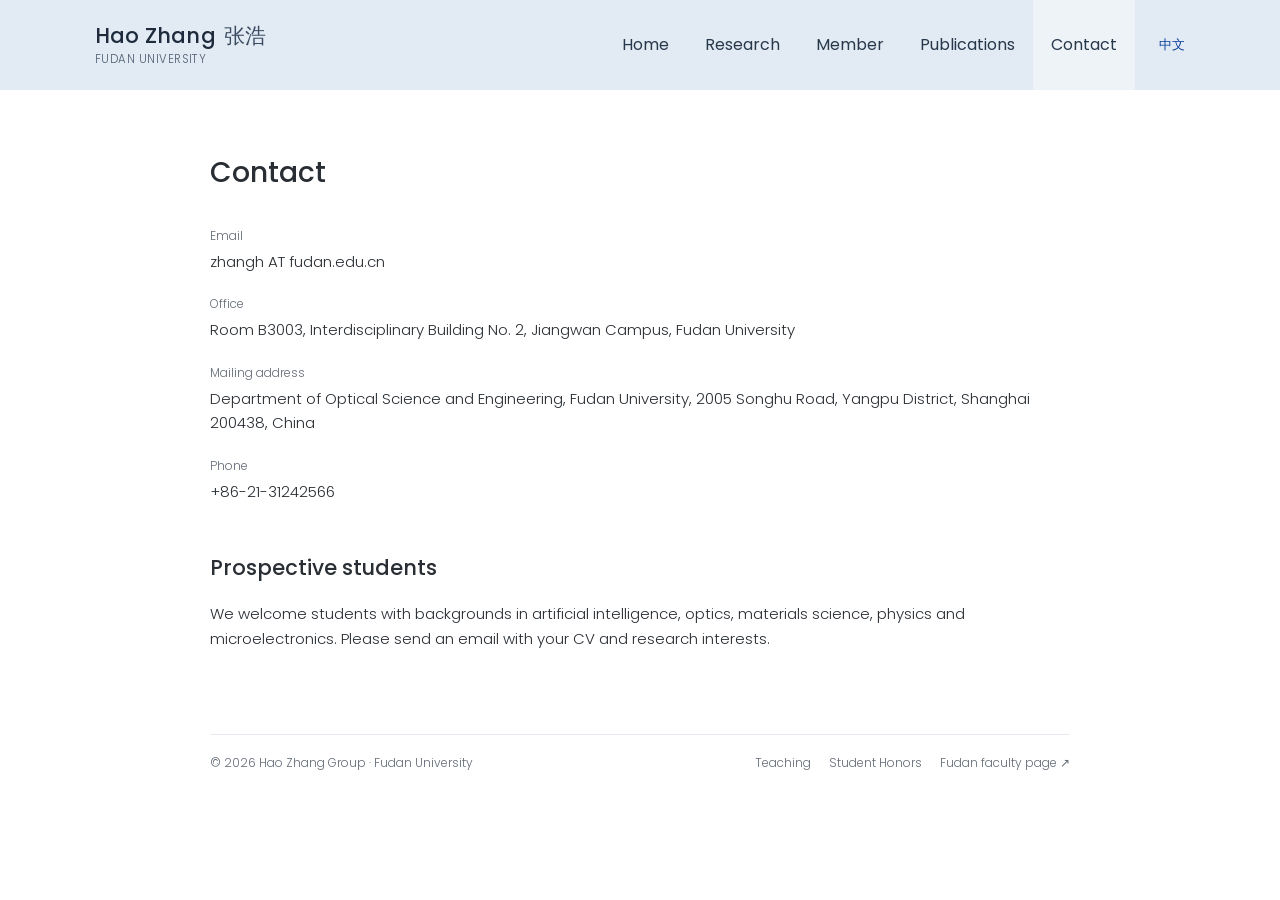
==== contact/index.html @ ec2dcf5e "Initial bilingual homepage for Hao Zhang's group Static site generated by build.py from data/profile" ====
<!doctype html>
<html lang="en">
<head>
  <meta charset="utf-8">
  <meta name="viewport" content="width=device-width, initial-scale=1">
  <title>Contact · Hao Zhang · Fudan University</title>
  <meta name="description" content="Hao Zhang&#x27;s research group at Fudan University: AI for science in materials and semiconductors, quantum materials, and non-Hermitian photonics.">
  <meta name="theme-color" content="#e2eaf3">
  <meta property="og:type" content="website">
  <meta property="og:title" content="Contact · Hao Zhang · Fudan University">
  <meta property="og:description" content="Hao Zhang&#x27;s research group at Fudan University: AI for science in materials and semiconductors, quantum materials, and non-Hermitian photonics.">
  <link rel="alternate" hreflang="en" href="/contact/">
  <link rel="alternate" hreflang="zh-CN" href="/zh/contact/">
  <link rel="icon" href="/favicon.svg" type="image/svg+xml">
  <link rel="stylesheet" href="/assets/css/site.css">
</head>
<body class="page-contact">
  <a class="skip-link" href="#main-content">Skip to content</a>
  <header class="site-header">
    <div class="header-inner">
      <a class="site-identity" href="/">
        <span class="identity-name">Hao Zhang<span lang="zh-CN">张浩</span></span>
        <span class="identity-sub">Fudan University</span>
      </a>
      <nav class="primary-navigation" aria-label="Main navigation">
        <a href="/">Home</a>
        <a href="/research/">Research</a>
        <a href="/member/">Member</a>
        <a href="/publications/">Publications</a>
        <a href="/contact/" aria-current="page">Contact</a>
      </nav>
      <a class="language-switch" href="/zh/contact/" lang="zh-CN" hreflang="zh-CN" aria-label="切换到中文">中文</a>
    </div>
  </header>

<main id="main-content" class="site-container site-main">
  <h1>Contact</h1>
  <dl class="contact-list">
    <dt>Email</dt><dd>zhangh AT fudan.edu.cn</dd>
    <dt>Office</dt><dd>Room B3003, Interdisciplinary Building No. 2, Jiangwan Campus, Fudan University</dd>
    <dt>Mailing address</dt><dd>Department of Optical Science and Engineering, Fudan University, 2005 Songhu Road, Yangpu District, Shanghai 200438, China</dd>
    <dt>Phone</dt><dd>+86-21-31242566</dd>
  </dl>
  <h2>Prospective students</h2>
  <p>We welcome students with backgrounds in artificial intelligence, optics, materials science, physics and microelectronics. Please send an email with your CV and research interests.</p>
</main>

  <footer class="site-footer">
    <span>© 2026 Hao Zhang Group · Fudan University</span>
    <nav aria-label="More information">
      <a href="/teaching/">Teaching</a>
      <a href="/member/#honors">Student Honors</a>
      <a href="https://optics.fudan.edu.cn/2a/11/c39771a469521/page.htm">Fudan faculty page ↗</a>
    </nav>
  </footer>
</body>
</html>
---- assets/css/site.css ----
@font-face {
  font-family: Poppins; font-style: normal; font-weight: 300; font-display: swap;
  src: url("../fonts/poppins-light.woff2") format("woff2");
}
@font-face {
  font-family: Poppins; font-style: normal; font-weight: 400; font-display: swap;
  src: url("../fonts/poppins-regular.woff2") format("woff2");
}
@font-face {
  font-family: Poppins; font-style: normal; font-weight: 500 800; font-display: swap;
  src: url("../fonts/poppins-medium.woff2") format("woff2");
}

:root {
  --blue: #0e419c; --ink: #292e34; --muted: #626a74;
  --header: #e2eaf3; --line: #e7eaf0; --tint: #f4f7fb;
}
* { box-sizing: border-box; }
html { scroll-padding-top: 24px; }
body {
  margin: 0; background: #fff; color: var(--ink);
  font-family: Poppins, "Helvetica Neue", Arial, "PingFang SC", "Microsoft YaHei", sans-serif;
  font-size: 15px; font-weight: 300; line-height: 1.65;
  -webkit-font-smoothing: antialiased;
}
html[lang="zh-CN"] body {
  font-family: Poppins, "PingFang SC", "Hiragino Sans GB", "Microsoft YaHei", "Noto Sans CJK SC", sans-serif;
  font-weight: 400; line-height: 1.85;
}
a { color: var(--blue); text-decoration: none; }
a:hover { text-decoration: underline; text-underline-offset: 3px; }
a:focus-visible, button:focus-visible, input:focus-visible, select:focus-visible, summary:focus-visible {
  outline: 2px solid var(--blue); outline-offset: 4px;
}
img { max-width: 100%; height: auto; }
button, input, select { font: inherit; }
h1, h2, h3, strong, b { font-weight: 500; }
h1 { font-size: 28px; line-height: 1.35; margin: 0 0 34px; }
h2 { font-size: 21px; line-height: 1.4; margin: 48px 0 20px; }
h3 { font-size: 16px; line-height: 1.5; margin: 28px 0 12px; }
p { margin: 0 0 20px; }
ul, ol { padding-left: 22px; }
li { margin-bottom: 7px; }
sub { line-height: 0; }

/* Header */
.site-header { background: var(--header); }
.header-inner {
  max-width: 1090px; min-height: 90px; margin: 0 auto;
  display: flex; align-items: center; justify-content: space-between; gap: 24px;
}
.site-identity { display: flex; flex-direction: column; justify-content: center; color: #1d2b3c; line-height: 1.25; }
.site-identity:hover { text-decoration: none; }
.identity-name { font-size: 21px; font-weight: 500; letter-spacing: .01em; }
.identity-name span { margin-left: 8px; font-weight: 400; color: #3b4c61; }
.identity-sub { margin-top: 3px; font-size: 11.5px; color: #4d5d71; letter-spacing: .04em; text-transform: uppercase; }
html[lang="zh-CN"] .identity-sub { text-transform: none; letter-spacing: .08em; }
.primary-navigation { display: flex; align-items: stretch; align-self: stretch; margin-left: auto; }
.primary-navigation a {
  display: flex; align-items: center; padding: 0 18px;
  color: #27384b; font-size: 16px; font-weight: 400;
}
.primary-navigation a:hover { background: #ffffff38; text-decoration: none; }
.primary-navigation a[aria-current="page"] { background: #ffffff66; }
.language-switch { flex: 0 0 auto; color: var(--blue); font-size: 13px; white-space: nowrap; }

/* Layout */
.site-container { width: min(860px, calc(100% - 48px)); margin: 0 auto; }
.site-main { padding-top: 64px; }
.page-description { color: var(--muted); margin-top: -18px; margin-bottom: 34px; }
.site-footer {
  width: min(860px, calc(100% - 48px)); margin: 82px auto 28px;
  padding-top: 18px; border-top: 1px solid var(--line);
  display: flex; justify-content: space-between; gap: 16px;
  color: var(--muted); font-size: 12px;
}
.site-footer nav { display: flex; flex-wrap: wrap; gap: 18px; }
.site-footer a { color: var(--muted); }

/* Home */
.home-hero { margin: 0 0 38px; }
.home-hero img { display: block; width: 100%; height: auto; }
.home-introduction p { margin-bottom: 21px; }
.home-introduction p:last-child { margin-top: 30px; }
.home-news { margin-top: 46px; }
.home-news h2 { margin: 0 0 22px; }
.news-list { list-style: none; margin: 0; padding: 0; }
.news-item { display: grid; grid-template-columns: 90px minmax(0, 1fr); gap: 22px; margin: 0 0 16px; }
.news-date { padding-top: 2px; color: var(--muted); font-size: 12px; white-space: nowrap; }
.news-text { min-width: 0; font-size: 14px; line-height: 1.8; overflow-wrap: break-word; }
.more-link { display: inline-block; margin-top: 6px; font-size: 12px; }

/* Research */
.research-area { display: grid; grid-template-columns: 260px minmax(0, 1fr); gap: 34px; margin: 48px 0 64px; align-items: start; scroll-margin-top: 24px; }
.research-area figure { margin: 6px 0 0; }
.research-area figure img { display: block; width: 100%; max-height: 240px; object-fit: contain; }
.research-area figcaption { margin-top: 10px; font-size: 11px; line-height: 1.6; color: var(--muted); }
.research-area h2 { font-size: 20px; margin: 0 0 14px; }
.research-area .lead { margin-bottom: 14px; }
.research-area ul { margin: 0 0 18px; font-size: 14px; }
.research-area ul li { margin-bottom: 4px; }
.work-list { margin: 0; padding: 0; list-style: none; font-size: 13px; }
.work-list li { margin-bottom: 7px; }
.work-list span { color: var(--muted); }
.work-heading { margin: 0 0 8px; font-size: 13px; font-weight: 500; }
.section-nav { display: flex; flex-wrap: wrap; gap: 10px 24px; margin: -10px 0 30px; font-size: 14px; }

/* Member */
.person-header { display: grid; grid-template-columns: 180px minmax(0, 1fr); gap: 32px; align-items: center; margin-bottom: 32px; }
.person-photo { display: block; width: 180px; height: 180px; object-fit: cover; border-radius: 6px; }
.person-heading h1 { margin: 0 0 9px; font-size: 27px; }
.person-name-zh { display: inline-block; margin-left: 8px; font-size: 19px; font-weight: 300; }
.person-heading p { margin: 0 0 4px; font-size: 13px; }
.person-affiliation { color: var(--muted); }
.person-links { display: flex; flex-wrap: wrap; gap: 4px 18px; margin-top: 10px; font-size: 12.5px; }
.person-bio { max-width: 760px; }
.plain-list { list-style: none; padding: 0; font-size: 13.5px; }
.plain-list li { display: grid; grid-template-columns: 52px minmax(0, 1fr); gap: 14px; margin-bottom: 9px; }
.plain-list .year { color: var(--muted); font-size: 12px; padding-top: 1px; }
.summary-list { margin: 0 0 30px; padding: 18px 22px 12px 40px; background: var(--tint); border-radius: 6px; font-size: 13.5px; }
.summary-list li { margin-bottom: 6px; }
.timeline-year { margin: 30px 0 12px; font-size: 15px; color: var(--ink); }
.member-section > h2 { margin-top: 64px; padding-bottom: 8px; border-bottom: 1px solid var(--line); }
.people-grid { display: grid; grid-template-columns: repeat(4, minmax(0, 1fr)); gap: 20px 22px; margin-bottom: 8px; }
.member-card { padding: 14px 16px; border: 1px solid var(--line); border-radius: 6px; }
.member-card h4 { margin: 0 0 2px; font-size: 14px; font-weight: 400; }
.member-card h4 span { margin-left: 6px; color: var(--muted); font-weight: 300; }
.member-card p { margin: 0; font-size: 11.5px; line-height: 1.6; color: var(--muted); }
.table-scroll { overflow-x: auto; }
table { width: 100%; border-collapse: collapse; font-size: 13px; }
th, td { text-align: left; padding: 10px 10px; border-bottom: 1px solid var(--line); vertical-align: top; }
th { font-weight: 500; font-size: 12px; color: var(--muted); }
td.name { white-space: nowrap; }
td.name span { display: block; color: var(--muted); font-size: 12px; }
td ul { margin: 0; padding: 0; list-style: none; }
td li { margin: 0 0 2px; }

/* Publications */
.publication-intro { margin: -16px 0 30px; color: var(--muted); font-size: 13px; }
.selected-entry { display: grid; grid-template-columns: 230px minmax(0, 1fr); gap: 28px; align-items: start; padding: 0 0 26px; margin-bottom: 26px; border-bottom: 1px solid var(--line); }
.selected-entry:last-child { border-bottom: 0; }
.selected-thumb img { display: block; width: 100%; height: 150px; object-fit: contain; background: var(--tint); border-radius: 4px; }
.publication-filters { display: grid; grid-template-columns: minmax(160px, 1fr) 150px 130px auto; align-items: end; gap: 14px; margin-top: 10px; }
.publication-filters label { display: block; margin-bottom: 6px; color: var(--muted); font-size: 12px; }
.publication-filters input[type="search"], .publication-filters select {
  width: 100%; min-width: 0; height: 42px; padding: 8px 10px;
  border: 1px solid #c8d0dc; border-radius: 4px; background: #fff; color: var(--ink); font-size: 13px;
}
.filter-check { display: flex; align-items: center; gap: 8px; height: 42px; font-size: 13px; white-space: nowrap; }
.filter-check label { margin: 0; color: var(--ink); font-size: 13px; }
.publication-count { margin: 14px 0 10px; color: var(--muted); font-size: 12px; }
.publication-empty { margin: 34px 0 64px; }
.pub-section > h2, .publication-year > h2 { margin: 44px 0 22px; padding-bottom: 8px; border-bottom: 1px solid var(--line); font-size: 21px; }
.publication-year > h2 { font-size: 18px; }
.publication { margin-bottom: 26px; scroll-margin-top: 24px; }
.publication-title { margin: 0 0 6px; font-size: 15px; line-height: 1.6; font-weight: 400; }
.publication-id { color: var(--muted); font-size: 12px; font-weight: 300; margin-right: 4px; }
.publication-authors, .publication-venue { margin: 0 0 4px; font-size: 13px; line-height: 1.7; }
.publication-authors strong { font-weight: 500; }
.publication-venue { color: var(--muted); }
.publication-notes { list-style: none; padding: 0; margin: 5px 0 0; font-size: 11.5px; color: var(--muted); }
.publication-notes li { display: inline; margin: 0; }
.publication-notes li + li::before { content: " · "; padding-inline: 4px; }
.publication-notes .badge { color: #8a4b00; }
.publication-figure { margin-top: 6px; font-size: 12px; }
.publication-figure summary { cursor: pointer; color: var(--blue); }
.publication-figure img { display: block; max-width: min(520px, 100%); max-height: 360px; object-fit: contain; margin: 12px 0 4px; }
html[lang="zh-CN"] .publication-title, html[lang="zh-CN"] .publication-authors, html[lang="zh-CN"] .publication-venue { line-height: 1.7; }

/* Contact & teaching */
.contact-list { margin: 0 0 36px; }
.contact-list dt { margin-top: 20px; font-size: 12px; color: var(--muted); }
.contact-list dd { margin: 4px 0 0; }
.course-group h2 { font-size: 17px; margin: 34px 0 10px; }

/* Utilities */
.visually-hidden, .skip-link:not(:focus) {
  position: absolute; width: 1px; height: 1px; padding: 0; margin: -1px;
  overflow: hidden; clip: rect(0, 0, 0, 0); white-space: nowrap; border: 0;
}
.skip-link:focus { display: block; padding: 10px 20px; background: #fff; }
[hidden] { display: none !important; }

@media (max-width: 1150px) { .header-inner { margin-inline: 32px; } }
@media (max-width: 900px) { .people-grid { grid-template-columns: repeat(3, minmax(0, 1fr)); } }
@media (min-width: 761px) and (max-width: 980px) {
  .header-inner { margin-inline: 24px; gap: 12px; }
  .primary-navigation a { padding-inline: 10px; font-size: 14px; }
  .identity-name { font-size: 19px; }
}
@media (max-width: 760px) {
  .header-inner { min-height: 72px; margin-inline: 24px; gap: 10px; flex-wrap: wrap; padding-top: 14px; }
  .site-identity { order: 0; margin-right: auto; }
  .language-switch { order: 1; }
  .primary-navigation { order: 2; width: 100%; margin-left: -14px; padding-bottom: 8px; flex-wrap: wrap; }
  .primary-navigation a { padding: 9px 14px; font-size: 14px; }
  .site-main { padding-top: 32px; }
  h1 { font-size: 25px; margin-bottom: 28px; }
  h2 { font-size: 20px; }
  .research-area { grid-template-columns: 1fr; gap: 20px; margin: 38px 0 50px; }
  .research-area figure { max-width: 360px; }
  .selected-entry { grid-template-columns: 1fr; gap: 14px; }
  .selected-thumb img { height: auto; max-height: 200px; }
  .site-footer { margin-top: 54px; flex-direction: column; gap: 10px; }
  .publication-filters { grid-template-columns: 1fr 1fr; gap: 10px; }
  .publication-search { grid-column: 1 / -1; }
}
@media (max-width: 540px) {
  .news-item { grid-template-columns: 66px minmax(0, 1fr); gap: 14px; margin-bottom: 18px; }
  .news-date { font-size: 11px; padding-top: 3px; }
  .news-text { font-size: 13px; }
  .people-grid { grid-template-columns: repeat(2, minmax(0, 1fr)); gap: 12px; }
  .person-header { grid-template-columns: 110px minmax(0, 1fr); gap: 20px; align-items: start; }
  .person-photo { width: 110px; height: 110px; }
  .person-heading h1 { font-size: 22px; }
  .person-name-zh { font-size: 16px; margin-left: 0; display: block; }
}
@media (max-width: 420px) {
  .site-container, .site-footer { width: calc(100% - 36px); }
  .header-inner { margin-inline: 18px; }
}
.link-button { border: 0; padding: 0; color: var(--blue); background: none; cursor: pointer; text-decoration: underline; }
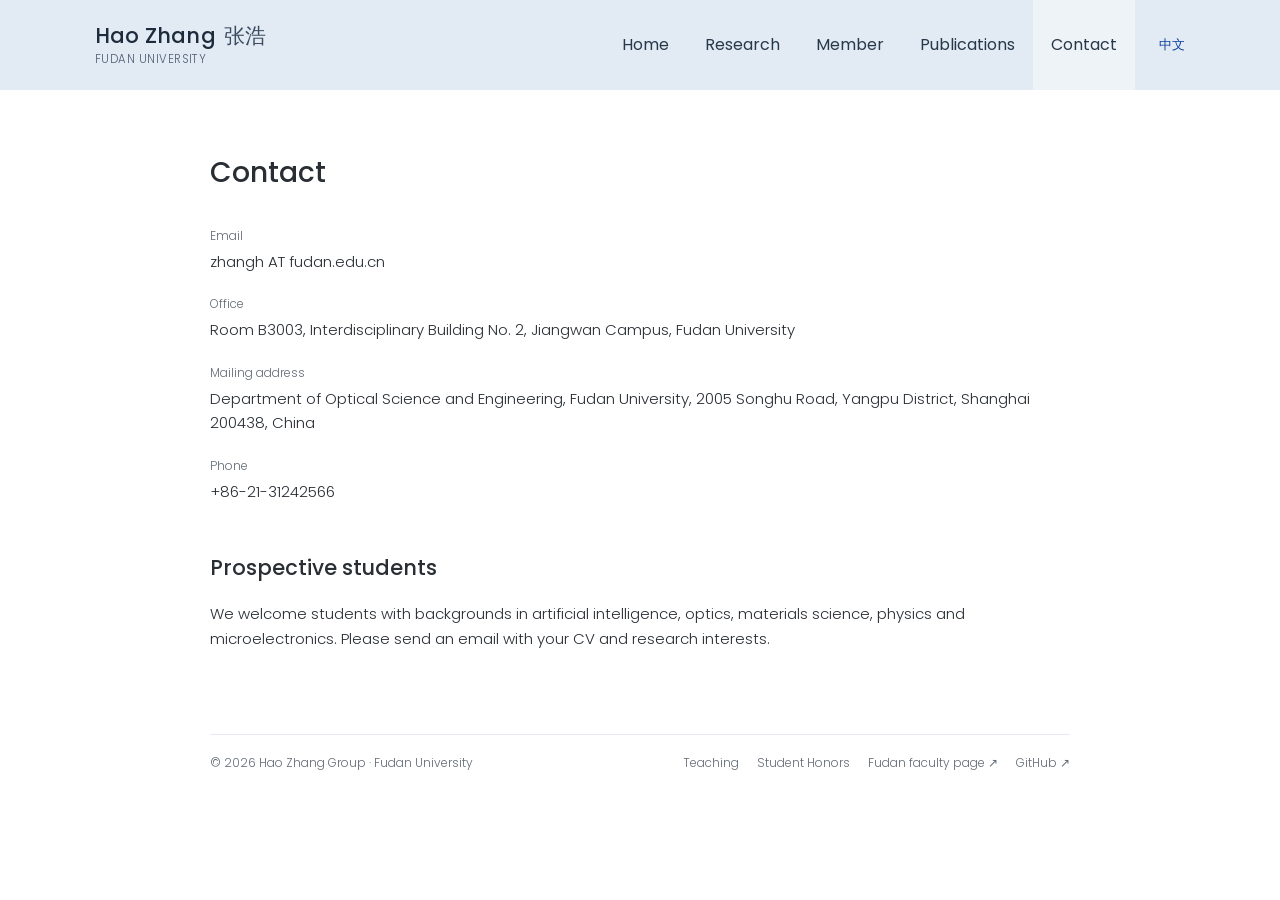
==== commit 87a9f32f: "Link PARCE code, add GitHub footer link and site URL Co-Authored-By: Claude Opus 5.5 <noreply@anthro" ====
--- a/contact/index.html
+++ b/contact/index.html
@@ -9,8 +9,11 @@
   <meta property="og:type" content="website">
   <meta property="og:title" content="Contact · Hao Zhang · Fudan University">
   <meta property="og:description" content="Hao Zhang&#x27;s research group at Fudan University: AI for science in materials and semiconductors, quantum materials, and non-Hermitian photonics.">
-  <link rel="alternate" hreflang="en" href="/contact/">
-  <link rel="alternate" hreflang="zh-CN" href="/zh/contact/">
+  <link rel="alternate" hreflang="en" href="https://fduai4s.github.io/contact/">
+  <link rel="alternate" hreflang="zh-CN" href="https://fduai4s.github.io/zh/contact/">
+  <link rel="canonical" href="https://fduai4s.github.io/contact/">
+  <meta property="og:url" content="https://fduai4s.github.io/contact/">
+  <meta property="og:image" content="https://fduai4s.github.io/images/hero.jpg">
   <link rel="icon" href="/favicon.svg" type="image/svg+xml">
   <link rel="stylesheet" href="/assets/css/site.css">
 </head>
@@ -51,6 +54,7 @@
       <a href="/teaching/">Teaching</a>
       <a href="/member/#honors">Student Honors</a>
       <a href="https://optics.fudan.edu.cn/2a/11/c39771a469521/page.htm">Fudan faculty page ↗</a>
+      <a href="https://github.com/fduai4s">GitHub ↗</a>
     </nav>
   </footer>
 </body>
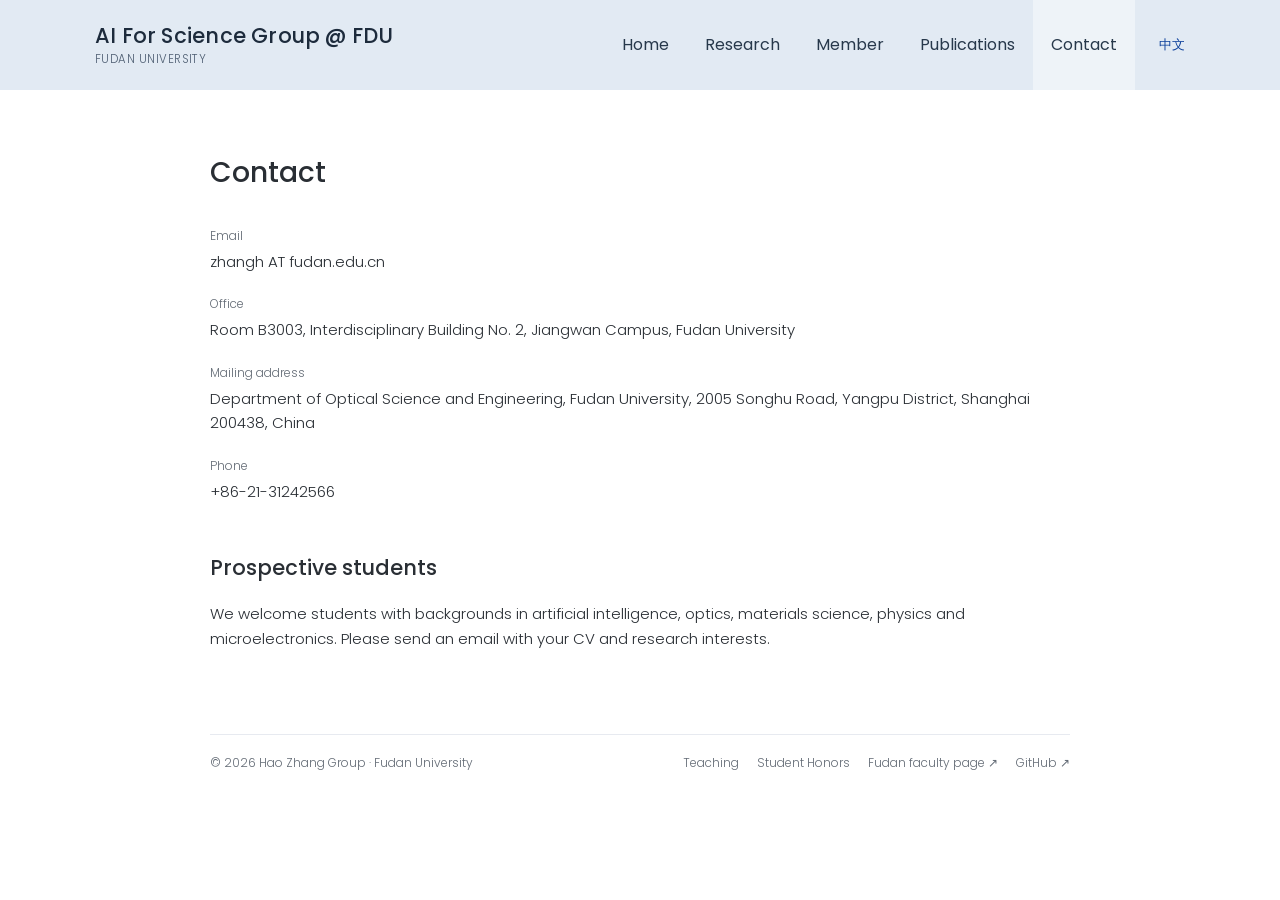
==== commit b0848b33: "Rename header identity to AI For Science Group @ FDU Co-Authored-By: Claude Opus 5.5 <noreply@anthro" ====
--- a/contact/index.html
+++ b/contact/index.html
@@ -22,7 +22,7 @@
   <header class="site-header">
     <div class="header-inner">
       <a class="site-identity" href="/">
-        <span class="identity-name">Hao Zhang<span lang="zh-CN">张浩</span></span>
+        <span class="identity-name">AI For Science Group @ FDU</span>
         <span class="identity-sub">Fudan University</span>
       </a>
       <nav class="primary-navigation" aria-label="Main navigation">
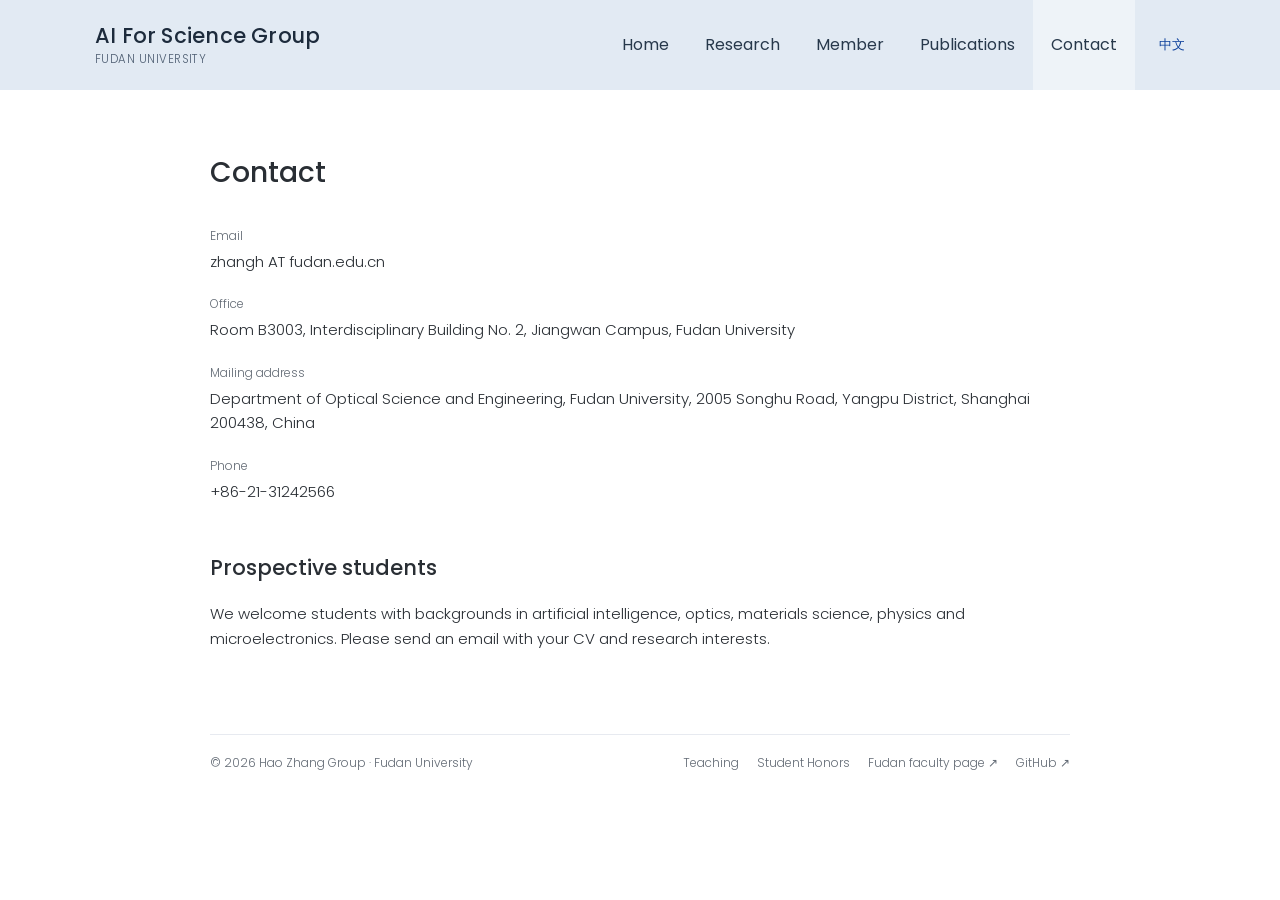
==== commit 06128369: "Drop "@ FDU" from header name Co-Authored-By: Claude Opus 5.5 <noreply@anthropic.com>" ====
--- a/contact/index.html
+++ b/contact/index.html
@@ -22,7 +22,7 @@
   <header class="site-header">
     <div class="header-inner">
       <a class="site-identity" href="/">
-        <span class="identity-name">AI For Science Group @ FDU</span>
+        <span class="identity-name">AI For Science Group</span>
         <span class="identity-sub">Fudan University</span>
       </a>
       <nav class="primary-navigation" aria-label="Main navigation">
